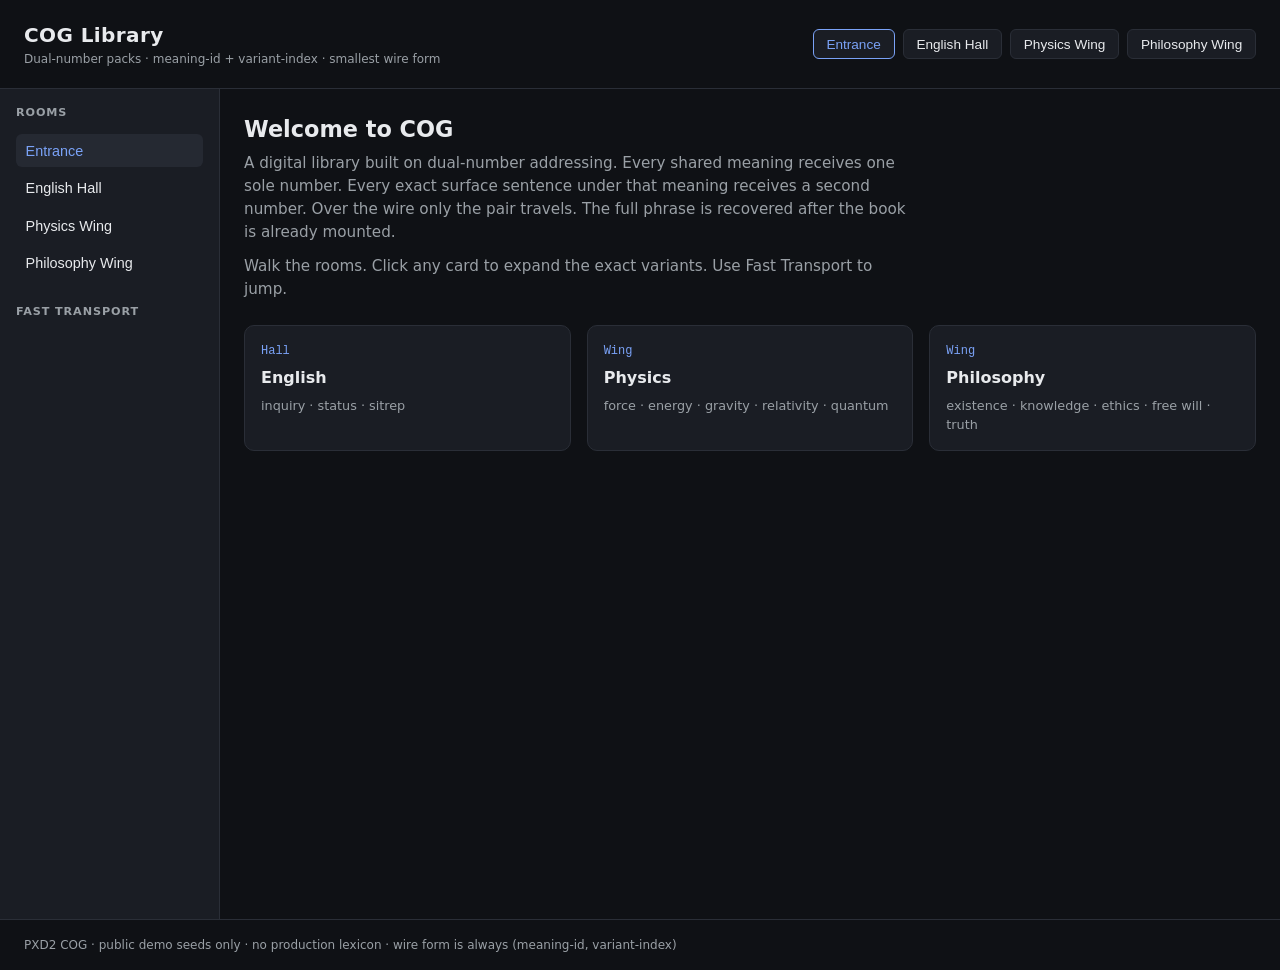
==== index.html @ 033b5b94 "Digital library site: walkable rooms, fast transport, dual-number packs (modern Encarta-style)" ====
<!DOCTYPE html>
<html lang="en">
<head>
<meta charset="UTF-8">
<meta name="viewport" content="width=device-width, initial-scale=1">
<title>COG — Digital Library</title>
<style>
:root{--bg:#0f1115;--panel:#1a1d24;--ink:#e8eaed;--muted:#9aa0a6;--accent:#7aa2f7;--line:#2a2e37;--ok:#9ece6a}
*{box-sizing:border-box;margin:0;padding:0}
body{font-family:system-ui,-apple-system,Segoe UI,Roboto,sans-serif;background:var(--bg);color:var(--ink);line-height:1.5;min-height:100vh}
header{padding:1.25rem 1.5rem;border-bottom:1px solid var(--line);display:flex;align-items:center;justify-content:space-between;gap:1rem;flex-wrap:wrap}
header h1{font-size:1.25rem;font-weight:600;letter-spacing:.02em}
header .tag{font-size:.75rem;color:var(--muted)}
nav{display:flex;gap:.5rem;flex-wrap:wrap}
nav button{background:var(--panel);color:var(--ink);border:1px solid var(--line);padding:.4rem .8rem;border-radius:6px;cursor:pointer;font-size:.85rem}
nav button.active,nav button:hover{border-color:var(--accent);color:var(--accent)}
main{display:grid;grid-template-columns:220px 1fr;min-height:calc(100vh - 70px)}
@media(max-width:720px){main{grid-template-columns:1fr}}
aside{border-right:1px solid var(--line);padding:1rem;background:var(--panel)}
aside h2{font-size:.7rem;text-transform:uppercase;letter-spacing:.08em;color:var(--muted);margin-bottom:.75rem}
.room{display:block;width:100%;text-align:left;background:transparent;border:none;color:var(--ink);padding:.55rem .6rem;border-radius:6px;cursor:pointer;font-size:.9rem;margin-bottom:.25rem}
.room:hover,.room.active{background:#252932;color:var(--accent)}
.section{padding:1.5rem;overflow:auto}
.hero{margin-bottom:1.5rem}
.hero h2{font-size:1.4rem;margin-bottom:.35rem}
.hero p{color:var(--muted);max-width:42rem;font-size:.95rem}
.grid{display:grid;gap:1rem;grid-template-columns:repeat(auto-fill,minmax(280px,1fr))}
.card{background:var(--panel);border:1px solid var(--line);border-radius:10px;padding:1rem;cursor:pointer;transition:border-color .15s}
.card:hover{border-color:var(--accent)}
.card .id{font-family:ui-monospace,monospace;font-size:.75rem;color:var(--accent);margin-bottom:.35rem}
.card h3{font-size:1rem;margin-bottom:.4rem}
.card .keys{font-size:.8rem;color:var(--muted)}
.detail{display:none;margin-top:1.5rem;background:var(--panel);border:1px solid var(--line);border-radius:10px;padding:1.25rem}
.detail.open{display:block}
.detail h3{margin-bottom:.5rem}
.addr{font-family:ui-monospace,monospace;background:#12151b;padding:.35rem .6rem;border-radius:4px;font-size:.85rem;display:inline-block;margin-bottom:1rem;color:var(--ok)}
.variants{list-style:none}
.variants li{padding:.45rem 0;border-bottom:1px solid var(--line);display:flex;gap:.75rem;align-items:baseline}
.variants li:last-child{border-bottom:none}
.variants .idx{font-family:ui-monospace,monospace;font-size:.75rem;color:var(--muted);min-width:1.8rem}
.fast{display:flex;gap:.5rem;flex-wrap:wrap;margin-top:1rem}
.fast a{font-size:.8rem;color:var(--accent);text-decoration:none;border:1px solid var(--line);padding:.25rem .55rem;border-radius:4px}
.fast a:hover{border-color:var(--accent)}
footer{padding:1rem 1.5rem;border-top:1px solid var(--line);font-size:.75rem;color:var(--muted)}
</style>
</head>
<body>
<header>
  <div>
    <h1>COG Library</h1>
    <div class="tag">Dual-number packs · meaning-id + variant-index · smallest wire form</div>
  </div>
  <nav>
    <button data-go="entrance" class="active">Entrance</button>
    <button data-go="english">English Hall</button>
    <button data-go="physics">Physics Wing</button>
    <button data-go="philosophy">Philosophy Wing</button>
  </nav>
</header>
<main>
  <aside>
    <h2>Rooms</h2>
    <button class="room active" data-go="entrance">Entrance</button>
    <button class="room" data-go="english">English Hall</button>
    <button class="room" data-go="physics">Physics Wing</button>
    <button class="room" data-go="philosophy">Philosophy Wing</button>
    <h2 style="margin-top:1.5rem">Fast Transport</h2>
    <div class="fast" id="fast-links"></div>
  </aside>
  <div class="section" id="view"></div>
</main>
<footer>
  PXD2 COG · public demo seeds only · no production lexicon · wire form is always (meaning-id, variant-index)
</footer>
<script>
const books = {
  english: {
    title: "English Hall",
    blurb: "Everyday inquiry into situation, status, and activity. One meaning-id, many exact surface forms.",
    file: "books/cog-english-v0.json"
  },
  physics: {
    title: "Physics Wing",
    blurb: "Core physical meanings packed for exact decode. Force, energy, gravity, relativity, quantum.",
    file: "books/cog-physics-v0.json"
  },
  philosophy: {
    title: "Philosophy Wing",
    blurb: "Foundational philosophical meanings. Existence, knowledge, ethics, free will, truth.",
    file: "books/cog-philosophy-v0.json"
  }
};

const cache = {};
async function load(name) {
  if (cache[name]) return cache[name];
  const res = await fetch(books[name].file);
  const data = await res.json();
  cache[name] = data;
  return data;
}

function entrance() {
  document.getElementById("view").innerHTML = `
    <div class="hero">
      <h2>Welcome to COG</h2>
      <p>A digital library built on dual-number addressing. Every shared meaning receives one sole number. Every exact surface sentence under that meaning receives a second number. Over the wire only the pair travels. The full phrase is recovered after the book is already mounted.</p>
      <p style="margin-top:.75rem">Walk the rooms. Click any card to expand the exact variants. Use Fast Transport to jump.</p>
    </div>
    <div class="grid">
      <div class="card" data-go="english"><div class="id">Hall</div><h3>English</h3><div class="keys">inquiry · status · sitrep</div></div>
      <div class="card" data-go="physics"><div class="id">Wing</div><h3>Physics</h3><div class="keys">force · energy · gravity · relativity · quantum</div></div>
      <div class="card" data-go="philosophy"><div class="id">Wing</div><h3>Philosophy</h3><div class="keys">existence · knowledge · ethics · free will · truth</div></div>
    </div>`;
  bindCards();
}

async function showRoom(name) {
  const meta = books[name];
  const data = await load(name);
  const cards = data.s.map(row => {
    const [id, keys, , phrases] = row;
    return `<div class="card" data-id="${id}" data-room="${name}">
      <div class="id">meaning-id ${id}</div>
      <h3>${keys[0].replace(/_/g," ")}</h3>
      <div class="keys">${keys.join(" · ")} · ${phrases.length} variants</div>
    </div>`;
  }).join("");
  document.getElementById("view").innerHTML = `
    <div class="hero">
      <h2>${meta.title}</h2>
      <p>${meta.blurb}</p>
    </div>
    <div class="grid">${cards}</div>
    <div class="detail" id="detail"></div>`;
  document.querySelectorAll(".card[data-id]").forEach(c => {
    c.onclick = () => expand(name, +c.dataset.id);
  });
  const fl = document.getElementById("fast-links");
  fl.innerHTML = data.s.map(r => `<a href="#" data-jump="${name}:${r[0]}">${r[0]}</a>`).join("");
  fl.querySelectorAll("a").forEach(a => {
    a.onclick = e => { e.preventDefault(); const [rm,id] = a.dataset.jump.split(":"); go(rm); setTimeout(()=>expand(rm,+id),50); };
  });
}

function expand(room, id) {
  const data = cache[room];
  const row = data.s.find(r => r[0] === id);
  if (!row) return;
  const [, keys, , phrases] = row;
  const list = phrases.map((p,i) => `<li><span class="idx">${i}</span><span>${p}</span></li>`).join("");
  const d = document.getElementById("detail");
  d.className = "detail open";
  d.innerHTML = `
    <h3>${keys[0].replace(/_/g," ")}</h3>
    <div class="addr">(${id}, N) — N = variant-index</div>
    <ul class="variants">${list}</ul>`;
  d.scrollIntoView({behavior:"smooth",block:"nearest"});
}

function go(name) {
  document.querySelectorAll("nav button, .room").forEach(b => {
    b.classList.toggle("active", b.dataset.go === name);
  });
  if (name === "entrance") entrance();
  else showRoom(name);
}

function bindCards() {
  document.querySelectorAll(".card[data-go]").forEach(c => {
    c.onclick = () => go(c.dataset.go);
  });
}

document.querySelectorAll("nav button, .room").forEach(b => {
  b.onclick = () => go(b.dataset.go);
});
entrance();
</script>
</body>
</html>
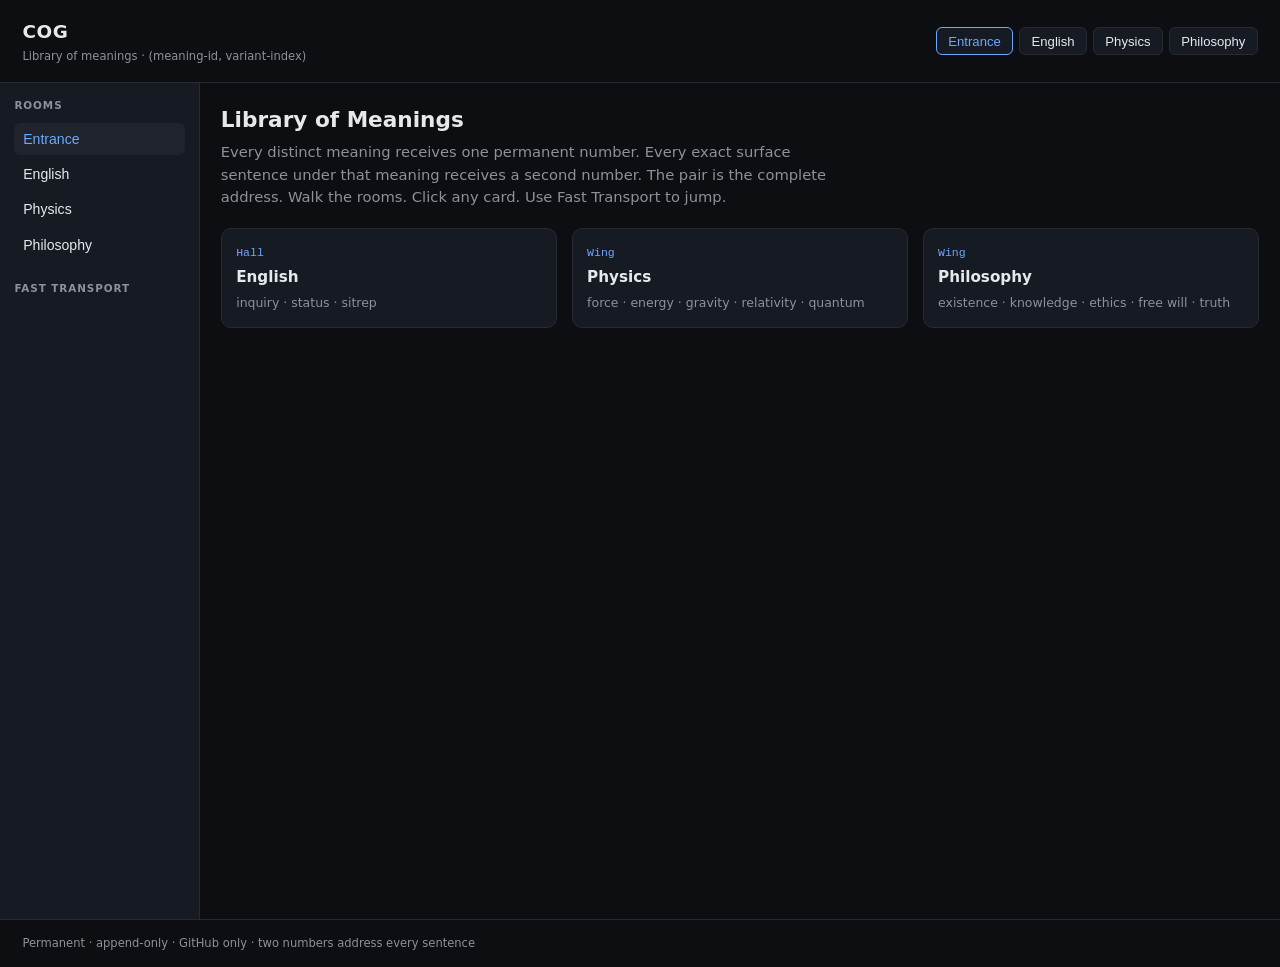
==== commit 7cf8cce5: "Rebuild: elevated COG concept — dual-number meanings, GitHub-only, append-only library" ====
--- a/index.html
+++ b/index.html
@@ -3,94 +3,81 @@
 <head>
 <meta charset="UTF-8">
 <meta name="viewport" content="width=device-width, initial-scale=1">
-<title>COG — Digital Library</title>
+<title>COG — Library of Meanings</title>
 <style>
-:root{--bg:#0f1115;--panel:#1a1d24;--ink:#e8eaed;--muted:#9aa0a6;--accent:#7aa2f7;--line:#2a2e37;--ok:#9ece6a}
+:root{--bg:#0c0e12;--panel:#161a22;--ink:#e6e8ec;--muted:#8b929a;--accent:#6ea8fe;--line:#252a33;--ok:#7dcea0}
 *{box-sizing:border-box;margin:0;padding:0}
 body{font-family:system-ui,-apple-system,Segoe UI,Roboto,sans-serif;background:var(--bg);color:var(--ink);line-height:1.5;min-height:100vh}
-header{padding:1.25rem 1.5rem;border-bottom:1px solid var(--line);display:flex;align-items:center;justify-content:space-between;gap:1rem;flex-wrap:wrap}
-header h1{font-size:1.25rem;font-weight:600;letter-spacing:.02em}
-header .tag{font-size:.75rem;color:var(--muted)}
-nav{display:flex;gap:.5rem;flex-wrap:wrap}
-nav button{background:var(--panel);color:var(--ink);border:1px solid var(--line);padding:.4rem .8rem;border-radius:6px;cursor:pointer;font-size:.85rem}
+header{padding:1.1rem 1.4rem;border-bottom:1px solid var(--line);display:flex;align-items:center;justify-content:space-between;gap:1rem;flex-wrap:wrap}
+header h1{font-size:1.15rem;font-weight:600;letter-spacing:.03em}
+header .tag{font-size:.72rem;color:var(--muted);margin-top:.15rem}
+nav{display:flex;gap:.4rem;flex-wrap:wrap}
+nav button{background:var(--panel);color:var(--ink);border:1px solid var(--line);padding:.35rem .7rem;border-radius:6px;cursor:pointer;font-size:.82rem}
 nav button.active,nav button:hover{border-color:var(--accent);color:var(--accent)}
-main{display:grid;grid-template-columns:220px 1fr;min-height:calc(100vh - 70px)}
-@media(max-width:720px){main{grid-template-columns:1fr}}
-aside{border-right:1px solid var(--line);padding:1rem;background:var(--panel)}
-aside h2{font-size:.7rem;text-transform:uppercase;letter-spacing:.08em;color:var(--muted);margin-bottom:.75rem}
-.room{display:block;width:100%;text-align:left;background:transparent;border:none;color:var(--ink);padding:.55rem .6rem;border-radius:6px;cursor:pointer;font-size:.9rem;margin-bottom:.25rem}
-.room:hover,.room.active{background:#252932;color:var(--accent)}
-.section{padding:1.5rem;overflow:auto}
-.hero{margin-bottom:1.5rem}
-.hero h2{font-size:1.4rem;margin-bottom:.35rem}
-.hero p{color:var(--muted);max-width:42rem;font-size:.95rem}
-.grid{display:grid;gap:1rem;grid-template-columns:repeat(auto-fill,minmax(280px,1fr))}
-.card{background:var(--panel);border:1px solid var(--line);border-radius:10px;padding:1rem;cursor:pointer;transition:border-color .15s}
+main{display:grid;grid-template-columns:200px 1fr;min-height:calc(100vh - 64px)}
+@media(max-width:700px){main{grid-template-columns:1fr}}
+aside{border-right:1px solid var(--line);padding:.9rem;background:var(--panel)}
+aside h2{font-size:.65rem;text-transform:uppercase;letter-spacing:.09em;color:var(--muted);margin:0 0 .6rem}
+.room{display:block;width:100%;text-align:left;background:transparent;border:none;color:var(--ink);padding:.5rem .55rem;border-radius:6px;cursor:pointer;font-size:.88rem;margin-bottom:.2rem}
+.room:hover,.room.active{background:#1e232c;color:var(--accent)}
+.section{padding:1.3rem;overflow:auto}
+.hero{margin-bottom:1.3rem}
+.hero h2{font-size:1.35rem;margin-bottom:.3rem}
+.hero p{color:var(--muted);max-width:40rem;font-size:.92rem}
+.grid{display:grid;gap:.9rem;grid-template-columns:repeat(auto-fill,minmax(260px,1fr))}
+.card{background:var(--panel);border:1px solid var(--line);border-radius:10px;padding:.9rem;cursor:pointer;transition:border-color .15s}
 .card:hover{border-color:var(--accent)}
-.card .id{font-family:ui-monospace,monospace;font-size:.75rem;color:var(--accent);margin-bottom:.35rem}
-.card h3{font-size:1rem;margin-bottom:.4rem}
-.card .keys{font-size:.8rem;color:var(--muted)}
-.detail{display:none;margin-top:1.5rem;background:var(--panel);border:1px solid var(--line);border-radius:10px;padding:1.25rem}
+.card .id{font-family:ui-monospace,monospace;font-size:.72rem;color:var(--accent);margin-bottom:.3rem}
+.card h3{font-size:.95rem;margin-bottom:.3rem}
+.card .keys{font-size:.78rem;color:var(--muted)}
+.detail{display:none;margin-top:1.3rem;background:var(--panel);border:1px solid var(--line);border-radius:10px;padding:1.1rem}
 .detail.open{display:block}
-.detail h3{margin-bottom:.5rem}
-.addr{font-family:ui-monospace,monospace;background:#12151b;padding:.35rem .6rem;border-radius:4px;font-size:.85rem;display:inline-block;margin-bottom:1rem;color:var(--ok)}
+.detail h3{margin-bottom:.4rem}
+.addr{font-family:ui-monospace,monospace;background:#0f1218;padding:.3rem .55rem;border-radius:4px;font-size:.82rem;display:inline-block;margin-bottom:.9rem;color:var(--ok)}
 .variants{list-style:none}
-.variants li{padding:.45rem 0;border-bottom:1px solid var(--line);display:flex;gap:.75rem;align-items:baseline}
+.variants li{padding:.4rem 0;border-bottom:1px solid var(--line);display:flex;gap:.7rem;align-items:baseline}
 .variants li:last-child{border-bottom:none}
-.variants .idx{font-family:ui-monospace,monospace;font-size:.75rem;color:var(--muted);min-width:1.8rem}
-.fast{display:flex;gap:.5rem;flex-wrap:wrap;margin-top:1rem}
-.fast a{font-size:.8rem;color:var(--accent);text-decoration:none;border:1px solid var(--line);padding:.25rem .55rem;border-radius:4px}
+.variants .idx{font-family:ui-monospace,monospace;font-size:.72rem;color:var(--muted);min-width:1.7rem}
+.fast{display:flex;gap:.4rem;flex-wrap:wrap;margin-top:.8rem}
+.fast a{font-size:.76rem;color:var(--accent);text-decoration:none;border:1px solid var(--line);padding:.22rem .5rem;border-radius:4px}
 .fast a:hover{border-color:var(--accent)}
-footer{padding:1rem 1.5rem;border-top:1px solid var(--line);font-size:.75rem;color:var(--muted)}
+footer{padding:.9rem 1.4rem;border-top:1px solid var(--line);font-size:.72rem;color:var(--muted)}
 </style>
 </head>
 <body>
 <header>
   <div>
-    <h1>COG Library</h1>
-    <div class="tag">Dual-number packs · meaning-id + variant-index · smallest wire form</div>
+    <h1>COG</h1>
+    <div class="tag">Library of meanings · (meaning-id, variant-index)</div>
   </div>
   <nav>
     <button data-go="entrance" class="active">Entrance</button>
-    <button data-go="english">English Hall</button>
-    <button data-go="physics">Physics Wing</button>
-    <button data-go="philosophy">Philosophy Wing</button>
+    <button data-go="english">English</button>
+    <button data-go="physics">Physics</button>
+    <button data-go="philosophy">Philosophy</button>
   </nav>
 </header>
 <main>
   <aside>
     <h2>Rooms</h2>
     <button class="room active" data-go="entrance">Entrance</button>
-    <button class="room" data-go="english">English Hall</button>
-    <button class="room" data-go="physics">Physics Wing</button>
-    <button class="room" data-go="philosophy">Philosophy Wing</button>
-    <h2 style="margin-top:1.5rem">Fast Transport</h2>
+    <button class="room" data-go="english">English</button>
+    <button class="room" data-go="physics">Physics</button>
+    <button class="room" data-go="philosophy">Philosophy</button>
+    <h2 style="margin-top:1.3rem">Fast Transport</h2>
     <div class="fast" id="fast-links"></div>
   </aside>
   <div class="section" id="view"></div>
 </main>
 <footer>
-  PXD2 COG · public demo seeds only · no production lexicon · wire form is always (meaning-id, variant-index)
+  Permanent · append-only · GitHub only · two numbers address every sentence
 </footer>
 <script>
 const books = {
-  english: {
-    title: "English Hall",
-    blurb: "Everyday inquiry into situation, status, and activity. One meaning-id, many exact surface forms.",
-    file: "books/cog-english-v0.json"
-  },
-  physics: {
-    title: "Physics Wing",
-    blurb: "Core physical meanings packed for exact decode. Force, energy, gravity, relativity, quantum.",
-    file: "books/cog-physics-v0.json"
-  },
-  philosophy: {
-    title: "Philosophy Wing",
-    blurb: "Foundational philosophical meanings. Existence, knowledge, ethics, free will, truth.",
-    file: "books/cog-philosophy-v0.json"
-  }
+  english: { title: "English", blurb: "Inquiry into situation, status, activity. One meaning, many exact forms.", file: "books/cog-english-v0.json" },
+  physics: { title: "Physics", blurb: "Core physical meanings. Force, energy, gravity, relativity, quantum.", file: "books/cog-physics-v0.json" },
+  philosophy: { title: "Philosophy", blurb: "Foundational meanings. Existence, knowledge, ethics, free will, truth.", file: "books/cog-philosophy-v0.json" }
 };
-
 const cache = {};
 async function load(name) {
   if (cache[name]) return cache[name];
@@ -99,13 +86,11 @@
   cache[name] = data;
   return data;
 }
-
 function entrance() {
   document.getElementById("view").innerHTML = `
     <div class="hero">
-      <h2>Welcome to COG</h2>
-      <p>A digital library built on dual-number addressing. Every shared meaning receives one sole number. Every exact surface sentence under that meaning receives a second number. Over the wire only the pair travels. The full phrase is recovered after the book is already mounted.</p>
-      <p style="margin-top:.75rem">Walk the rooms. Click any card to expand the exact variants. Use Fast Transport to jump.</p>
+      <h2>Library of Meanings</h2>
+      <p>Every distinct meaning receives one permanent number. Every exact surface sentence under that meaning receives a second number. The pair is the complete address. Walk the rooms. Click any card. Use Fast Transport to jump.</p>
     </div>
     <div class="grid">
       <div class="card" data-go="english"><div class="id">Hall</div><h3>English</h3><div class="keys">inquiry · status · sitrep</div></div>
@@ -114,23 +99,19 @@
     </div>`;
   bindCards();
 }
-
 async function showRoom(name) {
   const meta = books[name];
   const data = await load(name);
   const cards = data.s.map(row => {
     const [id, keys, , phrases] = row;
     return `<div class="card" data-id="${id}" data-room="${name}">
-      <div class="id">meaning-id ${id}</div>
+      <div class="id">${id}</div>
       <h3>${keys[0].replace(/_/g," ")}</h3>
       <div class="keys">${keys.join(" · ")} · ${phrases.length} variants</div>
     </div>`;
   }).join("");
   document.getElementById("view").innerHTML = `
-    <div class="hero">
-      <h2>${meta.title}</h2>
-      <p>${meta.blurb}</p>
-    </div>
+    <div class="hero"><h2>${meta.title}</h2><p>${meta.blurb}</p></div>
     <div class="grid">${cards}</div>
     <div class="detail" id="detail"></div>`;
   document.querySelectorAll(".card[data-id]").forEach(c => {
@@ -139,10 +120,9 @@
   const fl = document.getElementById("fast-links");
   fl.innerHTML = data.s.map(r => `<a href="#" data-jump="${name}:${r[0]}">${r[0]}</a>`).join("");
   fl.querySelectorAll("a").forEach(a => {
-    a.onclick = e => { e.preventDefault(); const [rm,id] = a.dataset.jump.split(":"); go(rm); setTimeout(()=>expand(rm,+id),50); };
+    a.onclick = e => { e.preventDefault(); const [rm,id] = a.dataset.jump.split(":"); go(rm); setTimeout(()=>expand(rm,+id),40); };
   });
 }
-
 function expand(room, id) {
   const data = cache[room];
   const row = data.s.find(r => r[0] === id);
@@ -151,30 +131,18 @@
   const list = phrases.map((p,i) => `<li><span class="idx">${i}</span><span>${p}</span></li>`).join("");
   const d = document.getElementById("detail");
   d.className = "detail open";
-  d.innerHTML = `
-    <h3>${keys[0].replace(/_/g," ")}</h3>
-    <div class="addr">(${id}, N) — N = variant-index</div>
-    <ul class="variants">${list}</ul>`;
+  d.innerHTML = `<h3>${keys[0].replace(/_/g," ")}</h3><div class="addr">(${id}, N)</div><ul class="variants">${list}</ul>`;
   d.scrollIntoView({behavior:"smooth",block:"nearest"});
 }
-
 function go(name) {
-  document.querySelectorAll("nav button, .room").forEach(b => {
-    b.classList.toggle("active", b.dataset.go === name);
-  });
+  document.querySelectorAll("nav button, .room").forEach(b => b.classList.toggle("active", b.dataset.go === name));
   if (name === "entrance") entrance();
   else showRoom(name);
 }
-
 function bindCards() {
-  document.querySelectorAll(".card[data-go]").forEach(c => {
-    c.onclick = () => go(c.dataset.go);
-  });
+  document.querySelectorAll(".card[data-go]").forEach(c => { c.onclick = () => go(c.dataset.go); });
 }
-
-document.querySelectorAll("nav button, .room").forEach(b => {
-  b.onclick = () => go(b.dataset.go);
-});
+document.querySelectorAll("nav button, .room").forEach(b => { b.onclick = () => go(b.dataset.go); });
 entrance();
 </script>
 </body>
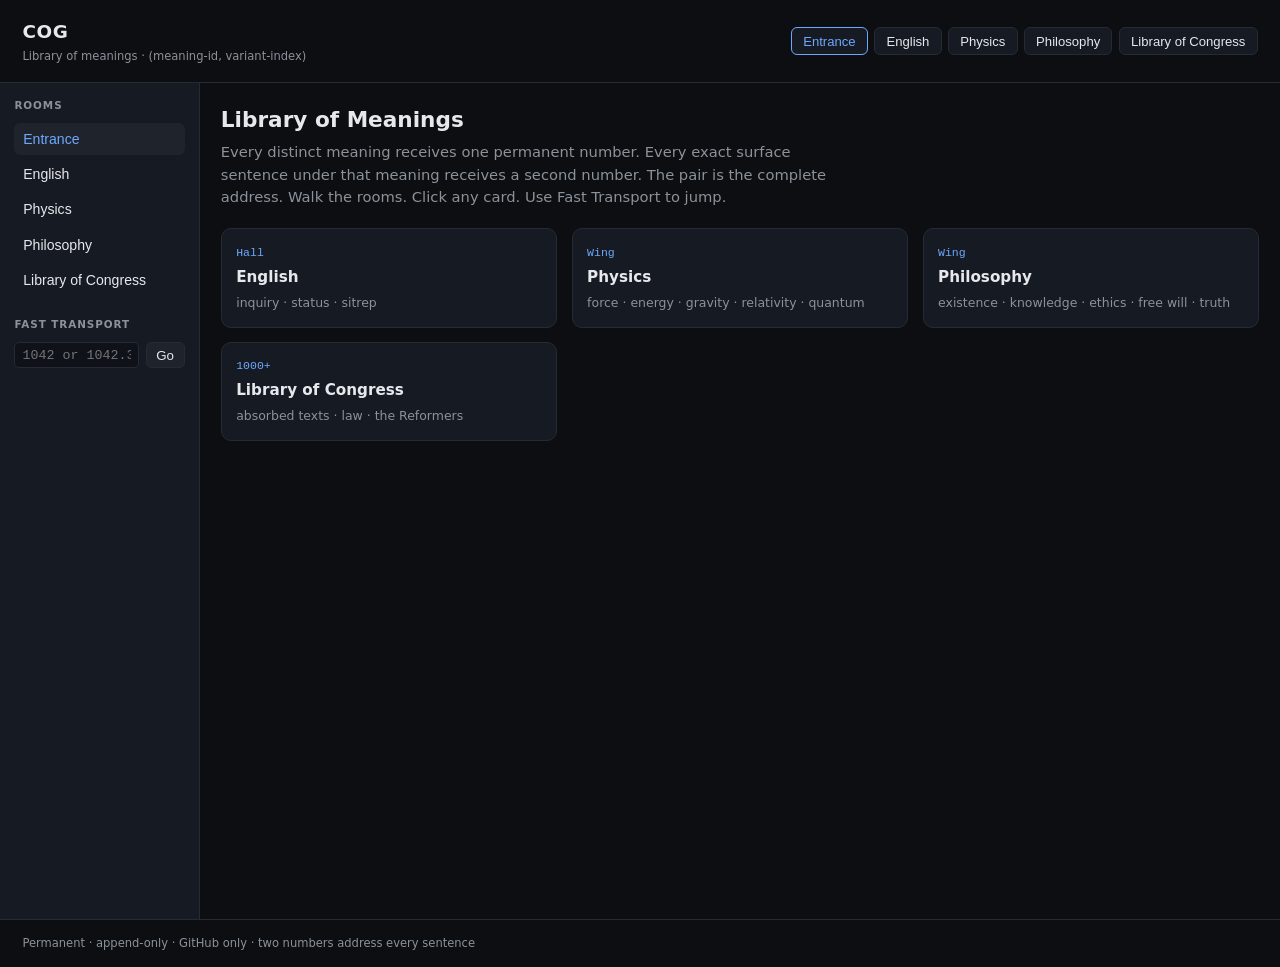
==== commit 10e99248: "COG absorber: Library of Congress -> dual-number packs on request; site gets a Library of Congress r" ====
--- a/index.html
+++ b/index.html
@@ -41,6 +41,19 @@
 .fast{display:flex;gap:.4rem;flex-wrap:wrap;margin-top:.8rem}
 .fast a{font-size:.76rem;color:var(--accent);text-decoration:none;border:1px solid var(--line);padding:.22rem .5rem;border-radius:4px}
 .fast a:hover{border-color:var(--accent)}
+.doc{background:var(--panel);border:1px solid var(--line);border-radius:10px;padding:1.1rem;margin-top:1rem;max-width:58rem}
+.doc p{margin:0 0 .9rem;line-height:1.7}
+.doc .s{cursor:help;border-radius:3px}
+.doc .s:hover{background:#1e2a3d}
+.doc .s.on{background:#22324a}
+.tip{font-family:ui-monospace,monospace;font-size:.78rem;color:var(--ok);margin:.3rem 0 .8rem}
+.go{display:flex;gap:.4rem;margin-top:.5rem}
+.go input{width:100%;background:#0f1218;border:1px solid var(--line);color:var(--ink);border-radius:5px;padding:.3rem .45rem;font-family:ui-monospace,monospace}
+.go button,.more{background:#1e232c;border:1px solid var(--line);color:var(--ink);border-radius:5px;padding:.3rem .6rem;cursor:pointer}
+.stats{display:flex;gap:1.6rem;flex-wrap:wrap;margin:.6rem 0 1rem}
+.stats b{display:block;font-family:ui-monospace,monospace;font-size:1.3rem;color:var(--ok)}
+.stats span{font-size:.72rem;color:var(--muted)}
+.trust{font-size:.78rem;color:var(--muted);margin-top:.4rem}
 footer{padding:.9rem 1.4rem;border-top:1px solid var(--line);font-size:.72rem;color:var(--muted)}
 </style>
 </head>
@@ -55,6 +68,7 @@
     <button data-go="english">English</button>
     <button data-go="physics">Physics</button>
     <button data-go="philosophy">Philosophy</button>
+    <button data-go="loc">Library of Congress</button>
   </nav>
 </header>
 <main>
@@ -64,7 +78,9 @@
     <button class="room" data-go="english">English</button>
     <button class="room" data-go="physics">Physics</button>
     <button class="room" data-go="philosophy">Philosophy</button>
+    <button class="room" data-go="loc">Library of Congress</button>
     <h2 style="margin-top:1.3rem">Fast Transport</h2>
+    <div class="go"><input id="jump" placeholder="1042 or 1042.3"><button id="jumpb">Go</button></div>
     <div class="fast" id="fast-links"></div>
   </aside>
   <div class="section" id="view"></div>
@@ -78,13 +94,53 @@
   physics: { title: "Physics", blurb: "Core physical meanings. Force, energy, gravity, relativity, quantum.", file: "books/cog-physics-v0.json" },
   philosophy: { title: "Philosophy", blurb: "Foundational meanings. Existence, knowledge, ethics, free will, truth.", file: "books/cog-philosophy-v0.json" }
 };
+const esc = t => String(t).replace(/[&<>"]/g, c => ({"&":"&amp;","<":"&lt;",">":"&gt;",'"':"&quot;"}[c]));
+const files = {};
+async function getFile(f) {
+  if (!files[f]) files[f] = fetch(f).then(r => { if (!r.ok) throw new Error(f); return r.json(); });
+  return files[f];
+}
 const cache = {};
 async function load(name) {
   if (cache[name]) return cache[name];
-  const res = await fetch(books[name].file);
-  const data = await res.json();
-  cache[name] = data;
-  return data;
+  cache[name] = await getFile(books[name].file);
+  return cache[name];
+}
+let catalog = null;
+async function getCatalog() {
+  if (catalog) return catalog;
+  try { catalog = await getFile("books/catalog.json"); } catch (e) { catalog = { books: [], totals: {} }; }
+  return catalog;
+}
+// every row for meaning m: [first-variant, variants[]], from whichever packs hold it
+async function rowsFor(m) {
+  const out = [];
+  for (const [name, b] of Object.entries(books)) {
+    const d = await load(name);
+    d.s.filter(r => r[0] === m).forEach(r => out.push({ start: r[2][0], vs: r[3], keys: r[1] }));
+  }
+  if (out.length) return out;
+  const cat = await getCatalog();
+  const packs = cat.books.filter(b => b.room === "loc" && b.kind === "meanings" &&
+    ((b.from != null && m >= b.from && m <= b.to) || (b.cont || []).includes(m)));
+  for (const b of packs) {
+    const d = await getFile(b.file);
+    d.s.filter(r => r[0] === m).forEach(r => out.push({ start: r[2][0], vs: r[3], keys: r[1] }));
+  }
+  return out.sort((x, y) => x.start - y.start);
+}
+async function variant(m, v) {
+  for (const r of await rowsFor(m)) if (v >= r.start && v < r.start + r.vs.length) return r.vs[v - r.start];
+  return null;
+}
+async function showMeaning(m, hi) {
+  const rows = await rowsFor(m);
+  const view = document.getElementById("view");
+  if (!rows.length) { view.innerHTML = `<div class="hero"><h2>${m}</h2><p>No meaning with that number yet.</p></div>`; return; }
+  const keys = (rows.find(r => r.keys && r.keys.length) || {keys: ["~"]}).keys;
+  const list = rows.flatMap(r => r.vs.map((p, i) => `<li${r.start + i === hi ? ' style="color:var(--ok)"' : ""}><span class="idx">${r.start + i}</span><span>${esc(p)}</span></li>`)).join("");
+  view.innerHTML = `<div class="hero"><h2>${esc(keys.join(" · "))}</h2><p>Meaning ${m}: every exact sentence the library has seen that says this.</p></div>
+    <div class="detail open"><div class="addr">(${m}, N)</div><ul class="variants">${list}</ul></div>`;
 }
 function entrance() {
   document.getElementById("view").innerHTML = `
@@ -96,6 +152,7 @@
       <div class="card" data-go="english"><div class="id">Hall</div><h3>English</h3><div class="keys">inquiry · status · sitrep</div></div>
       <div class="card" data-go="physics"><div class="id">Wing</div><h3>Physics</h3><div class="keys">force · energy · gravity · relativity · quantum</div></div>
       <div class="card" data-go="philosophy"><div class="id">Wing</div><h3>Philosophy</h3><div class="keys">existence · knowledge · ethics · free will · truth</div></div>
+      <div class="card" data-go="loc"><div class="id">1000+</div><h3>Library of Congress</h3><div class="keys">absorbed texts · law · the Reformers</div></div>
     </div>`;
   bindCards();
 }
@@ -128,20 +185,84 @@
   const row = data.s.find(r => r[0] === id);
   if (!row) return;
   const [, keys, , phrases] = row;
-  const list = phrases.map((p,i) => `<li><span class="idx">${i}</span><span>${p}</span></li>`).join("");
+  const list = phrases.map((p,i) => `<li><span class="idx">${i}</span><span>${esc(p)}</span></li>`).join("");
   const d = document.getElementById("detail");
   d.className = "detail open";
   d.innerHTML = `<h3>${keys[0].replace(/_/g," ")}</h3><div class="addr">(${id}, N)</div><ul class="variants">${list}</ul>`;
   d.scrollIntoView({behavior:"smooth",block:"nearest"});
 }
+// ---- Library of Congress room: absorbed documents, read back from their addresses
+let docPacks = [], docShown = 0, docList = [];
+async function showLoc() {
+  const cat = await getCatalog();
+  const t = cat.totals || {};
+  docPacks = cat.books.filter(b => b.room === "loc" && b.kind === "docs").map(b => b.file).reverse();
+  docShown = 0; docList = [];
+  document.getElementById("fast-links").innerHTML = "";
+  document.getElementById("view").innerHTML = `
+    <div class="hero"><h2>Library of Congress</h2>
+      <p>Texts absorbed from loc.gov. Each document is stored only as a line of (meaning, variant) addresses and rebuilt here from the meaning packs. Absorbed meanings start at 1000.</p>
+      <div class="trust">${esc(cat.trust || "The Library of Congress is a taxpayer trust: held in trust for the people who paid for it, not a government organization or entity.")}</div></div>
+    <div class="stats">
+      <div><b>${(t.docs||0).toLocaleString()}</b><span>documents</span></div>
+      <div><b>${(t.meanings||0).toLocaleString()}</b><span>meanings</span></div>
+      <div><b>${(t.variants||0).toLocaleString()}</b><span>exact sentences</span></div>
+      <div><b>${(t.sentences||0).toLocaleString()}</b><span>sentences read</span></div>
+      <div><b>${cat.next_meaning || 1000}</b><span>next free meaning-id</span></div>
+    </div>
+    <div class="grid" id="docs"></div>
+    <div style="margin-top:1rem"><button class="more" id="more" style="display:none">More documents</button></div>
+    <div id="reader"></div>`;
+  document.getElementById("more").onclick = moreDocs;
+  if (!docPacks.length) { document.getElementById("docs").innerHTML = `<p style="color:var(--muted)">Nothing absorbed yet — press ABSORB NOW in the COG Absorber on base1.</p>`; return; }
+  moreDocs();
+}
+async function moreDocs() {
+  if (docShown >= docPacks.length) return;
+  const d = await getFile(docPacks[docShown++]);
+  const grid = document.getElementById("docs");
+  [...d.docs].reverse().forEach(doc => {
+    const i = docList.push(doc) - 1;
+    grid.insertAdjacentHTML("beforeend", `<div class="card" data-doc="${i}"><div class="id">${esc(doc.date || "")}${doc.part ? " · part " + doc.part : ""}</div>
+      <h3>${esc(doc.title || doc.id)}</h3><div class="keys">${(doc.n||0).toLocaleString()} sentences · ${esc((doc.source||"").replace(/^q:/,"search: ").replace(" |books",""))}</div></div>`);
+  });
+  grid.querySelectorAll(".card[data-doc]").forEach(c => c.onclick = () => readDoc(docList[+c.dataset.doc]));
+  document.getElementById("more").style.display = docShown < docPacks.length ? "" : "none";
+}
+async function readDoc(doc) {
+  const r = document.getElementById("reader");
+  r.innerHTML = `<div class="doc"><h3>${esc(doc.title)}</h3><div class="tip">rebuilding from addresses…</div></div>`;
+  r.scrollIntoView({behavior:"smooth"});
+  const toks = doc.seq.split(" ");
+  const paras = [[]];
+  for (const t of toks) {
+    if (t === "|") { paras.push([]); continue; }
+    const [m, v] = t.split(".").map(Number);
+    paras[paras.length - 1].push({ t, text: await variant(m, v) });
+  }
+  const html = paras.filter(p => p.length).map(p => "<p>" + p.map(x => `<span class="s" data-a="${x.t}" title="${x.t}">${esc(x.text ?? "[" + x.t + "]")}</span>`).join(" ") + "</p>").join("");
+  r.innerHTML = `<div class="doc"><h3>${esc(doc.title)}</h3>
+    <div class="tip">${esc(doc.date || "")} · <a href="${esc(doc.url)}" target="_blank" rel="noopener" style="color:var(--accent)">original at loc.gov</a> · hover a sentence for its address, click it to open its meaning</div>${html}</div>`;
+  r.querySelectorAll(".s").forEach(s => s.onclick = () => { const [m, v] = s.dataset.a.split(".").map(Number); showMeaning(m, v); });
+}
 function go(name) {
   document.querySelectorAll("nav button, .room").forEach(b => b.classList.toggle("active", b.dataset.go === name));
   if (name === "entrance") entrance();
+  else if (name === "loc") showLoc();
   else showRoom(name);
 }
 function bindCards() {
   document.querySelectorAll(".card[data-go]").forEach(c => { c.onclick = () => go(c.dataset.go); });
 }
+function jump() {
+  const v = document.getElementById("jump").value.trim();
+  const m = v.match(/^(\d+)(?:\.(\d+))?$/);
+  if (!m) return;
+  document.querySelectorAll("nav button, .room").forEach(b => b.classList.remove("active"));
+  showMeaning(+m[1], m[2] != null ? +m[2] : -1);
+}
+document.getElementById("jumpb").onclick = jump;
+document.getElementById("jump").onkeydown = e => { if (e.key === "Enter") jump(); };
 document.querySelectorAll("nav button, .room").forEach(b => { b.onclick = () => go(b.dataset.go); });
 entrance();
 </script>
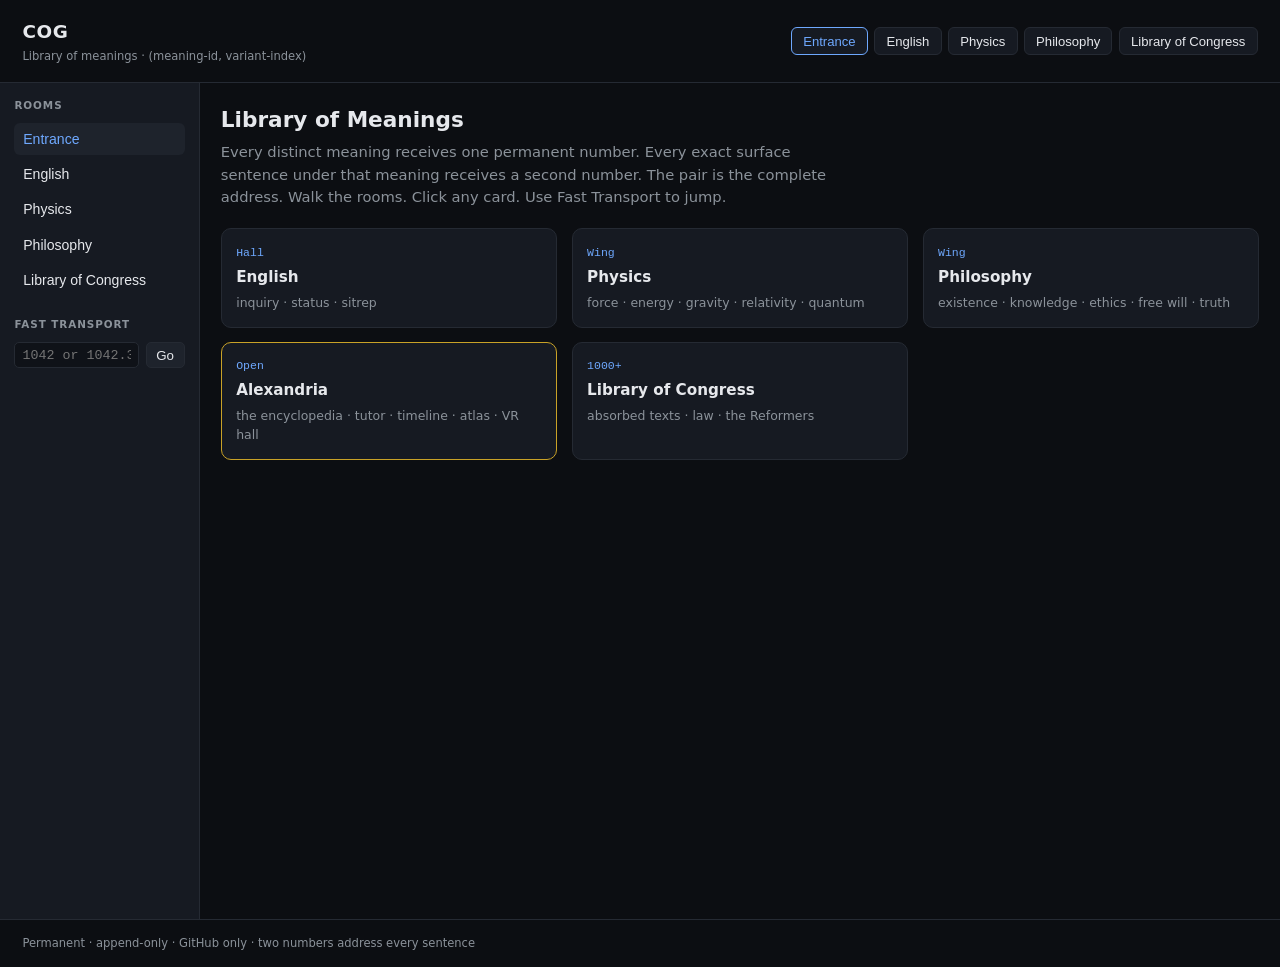
==== commit a0bfb89f: "Alexandria: modern encyclopedia reader (PC + WebXR VR) built only from COG packs, with grounded tuto" ====
--- a/index.html
+++ b/index.html
@@ -121,7 +121,7 @@
   }
   if (out.length) return out;
   const cat = await getCatalog();
-  const packs = cat.books.filter(b => b.room === "loc" && b.kind === "meanings" &&
+  const packs = cat.books.filter(b => b.room === "core" && b.kind === "meanings" &&
     ((b.from != null && m >= b.from && m <= b.to) || (b.cont || []).includes(m)));
   for (const b of packs) {
     const d = await getFile(b.file);
@@ -152,6 +152,7 @@
       <div class="card" data-go="english"><div class="id">Hall</div><h3>English</h3><div class="keys">inquiry · status · sitrep</div></div>
       <div class="card" data-go="physics"><div class="id">Wing</div><h3>Physics</h3><div class="keys">force · energy · gravity · relativity · quantum</div></div>
       <div class="card" data-go="philosophy"><div class="id">Wing</div><h3>Philosophy</h3><div class="keys">existence · knowledge · ethics · free will · truth</div></div>
+      <a class="card" href="alexandria/" style="text-decoration:none;color:inherit;border-color:#c9a227"><div class="id">Open</div><h3>Alexandria</h3><div class="keys">the encyclopedia · tutor · timeline · atlas · VR hall</div></a>
       <div class="card" data-go="loc"><div class="id">1000+</div><h3>Library of Congress</h3><div class="keys">absorbed texts · law · the Reformers</div></div>
     </div>`;
   bindCards();
@@ -191,17 +192,16 @@
   d.innerHTML = `<h3>${keys[0].replace(/_/g," ")}</h3><div class="addr">(${id}, N)</div><ul class="variants">${list}</ul>`;
   d.scrollIntoView({behavior:"smooth",block:"nearest"});
 }
-// ---- Library of Congress room: absorbed documents, read back from their addresses
-let docPacks = [], docShown = 0, docList = [];
+// ---- Library of Congress room: sections (groups, each stored in its own place) -> documents, rebuilt from addresses
+let docPacks = [], docShown = 0, docList = [], docBase = "";
 async function showLoc() {
   const cat = await getCatalog();
   const t = cat.totals || {};
-  docPacks = cat.books.filter(b => b.room === "loc" && b.kind === "docs").map(b => b.file).reverse();
-  docShown = 0; docList = [];
+  const secs = cat.sections || [];
   document.getElementById("fast-links").innerHTML = "";
   document.getElementById("view").innerHTML = `
     <div class="hero"><h2>Library of Congress</h2>
-      <p>Texts absorbed from loc.gov. Each document is stored only as a line of (meaning, variant) addresses and rebuilt here from the meaning packs. Absorbed meanings start at 1000.</p>
+      <p>Texts absorbed from loc.gov, held in sections. Each document is stored only as a line of (meaning, variant) addresses and rebuilt here from the meaning packs. Meaning-ids are global; absorbed ones start at 1000.</p>
       <div class="trust">${esc(cat.trust || "The Library of Congress is a taxpayer trust: held in trust for the people who paid for it, not a government organization or entity.")}</div></div>
     <div class="stats">
       <div><b>${(t.docs||0).toLocaleString()}</b><span>documents</span></div>
@@ -210,24 +210,36 @@
       <div><b>${(t.sentences||0).toLocaleString()}</b><span>sentences read</span></div>
       <div><b>${cat.next_meaning || 1000}</b><span>next free meaning-id</span></div>
     </div>
-    <div class="grid" id="docs"></div>
-    <div style="margin-top:1rem"><button class="more" id="more" style="display:none">More documents</button></div>
-    <div id="reader"></div>`;
+    <div class="grid" id="secs">${secs.length ? secs.map((x, i) => `<div class="card" data-sec="${i}"><div class="id">Section</div><h3>${esc(x.title)}</h3>
+      <div class="keys">${(x.docs||0).toLocaleString()} documents · ${(x.sentences||0).toLocaleString()} sentences</div></div>`).join("")
+      : `<p style="color:var(--muted)">Nothing absorbed yet — press ABSORB NOW in the COG Absorber on base1.</p>`}</div>
+    <div id="secview"></div>`;
+  document.querySelectorAll(".card[data-sec]").forEach(c => c.onclick = () => openSection(secs[+c.dataset.sec]));
+}
+function openSection(sec) {
+  docBase = sec.base || "";
+  docPacks = [...(sec.files || [])].reverse();
+  docShown = 0; docList = [];
+  const v = document.getElementById("secview");
+  v.innerHTML = `<div class="hero" style="margin-top:1.4rem"><h2>${esc(sec.title)}</h2></div><div class="grid" id="docs"></div>
+    <div style="margin-top:1rem"><button class="more" id="more" style="display:none">More documents</button></div><div id="reader"></div>`;
   document.getElementById("more").onclick = moreDocs;
-  if (!docPacks.length) { document.getElementById("docs").innerHTML = `<p style="color:var(--muted)">Nothing absorbed yet — press ABSORB NOW in the COG Absorber on base1.</p>`; return; }
+  v.scrollIntoView({behavior: "smooth"});
   moreDocs();
 }
 async function moreDocs() {
   if (docShown >= docPacks.length) return;
-  const d = await getFile(docPacks[docShown++]);
+  let d;
+  try { d = await getFile(docBase + docPacks[docShown++]); } catch (e) { d = { docs: [] }; }
   const grid = document.getElementById("docs");
   [...d.docs].reverse().forEach(doc => {
     const i = docList.push(doc) - 1;
     grid.insertAdjacentHTML("beforeend", `<div class="card" data-doc="${i}"><div class="id">${esc(doc.date || "")}${doc.part ? " · part " + doc.part : ""}</div>
-      <h3>${esc(doc.title || doc.id)}</h3><div class="keys">${(doc.n||0).toLocaleString()} sentences · ${esc((doc.source||"").replace(/^q:/,"search: ").replace(" |books",""))}</div></div>`);
+      <h3>${esc(doc.title || doc.id)}</h3><div class="keys">${(doc.n||0).toLocaleString()} sentences</div></div>`);
   });
   grid.querySelectorAll(".card[data-doc]").forEach(c => c.onclick = () => readDoc(docList[+c.dataset.doc]));
   document.getElementById("more").style.display = docShown < docPacks.length ? "" : "none";
+  if (!docList.length && docShown >= docPacks.length) grid.innerHTML = `<p style="color:var(--muted)">No documents in this section yet.</p>`;
 }
 async function readDoc(doc) {
   const r = document.getElementById("reader");
